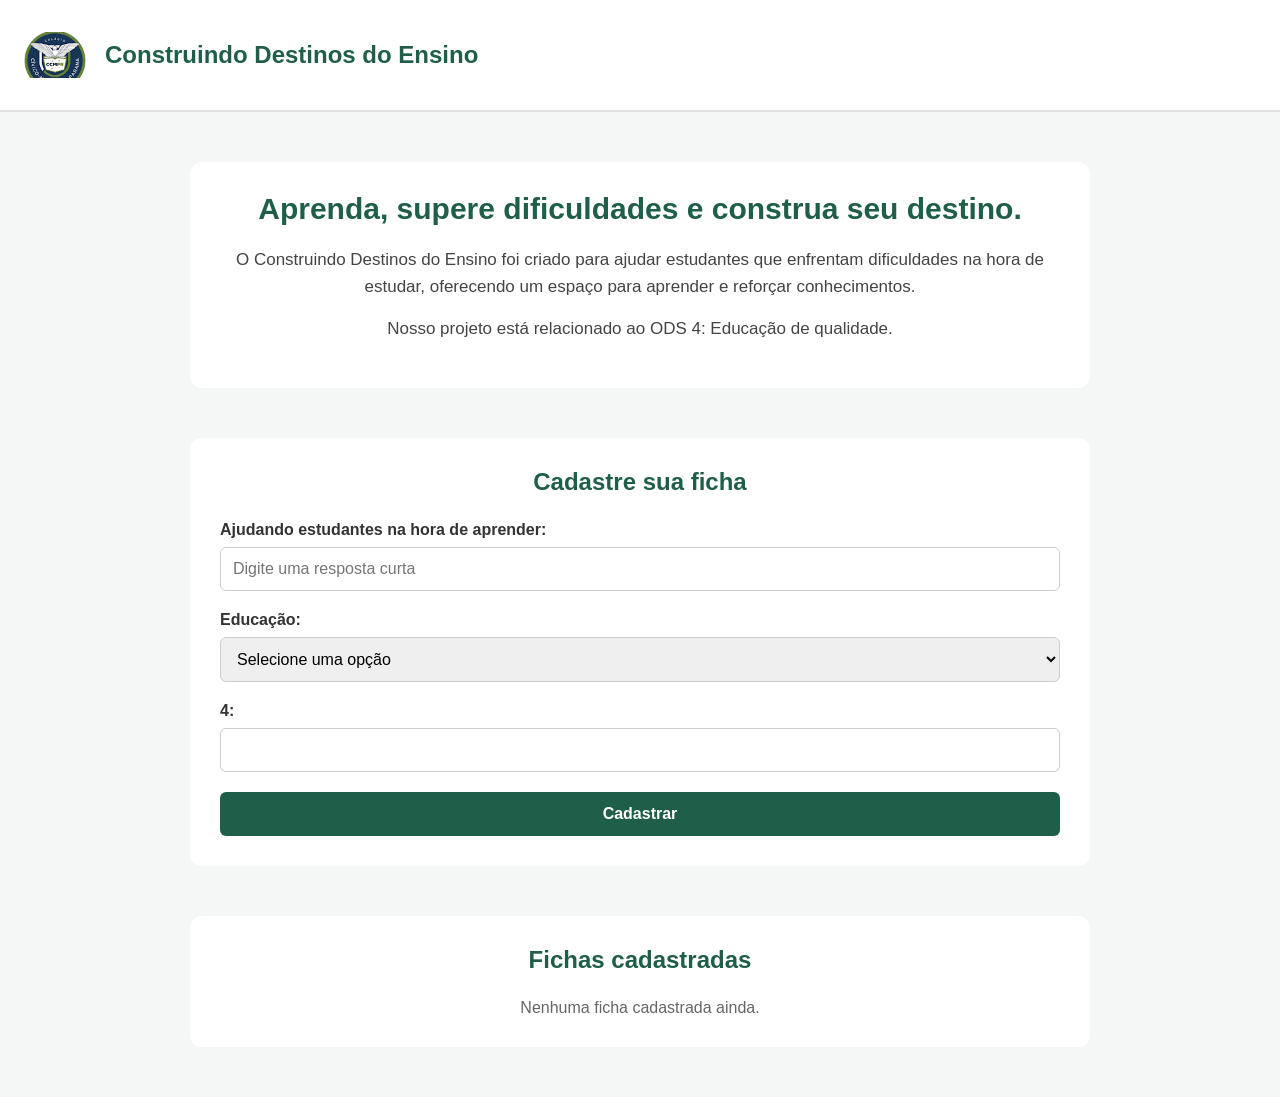
==== Site-de-ajuda-dos-estudantes-main/projeto.html @ f872784e "Add files via upload" ====
<!DOCTYPE html>
<html lang="pt-BR">

<head>
    <!-- Define que o site utiliza caracteres da língua portuguesa -->
    <meta charset="UTF-8">

    <!-- Faz o site se adaptar a celulares, tablets e computadores -->
    <meta name="viewport" content="width=device-width, initial-scale=1.0">

    <!-- Nome que aparecerá na aba do navegador -->
    <title>Construindo Destinos do Ensino</title>

    <!-- Conecta o arquivo HTML ao arquivo de estilos CSS -->
    <link rel="stylesheet" href="style.css">
</head>

<body>

    <!-- Cabeçalho principal do site -->
    <header class="cabecalho">

        <!-- Área que contém a logo e o nome do projeto -->
        <div class="identidade">

            <!-- Mostra a logo que está dentro da pasta imagens -->
            <img src="imagens/logo1.png" alt="Logo do projeto">

            <!-- Nome do projeto -->
            <h1>Construindo Destinos do Ensino</h1>

        </div>

    </header>


    <!-- Área principal do site -->
    <main>

        <!-- Seção de apresentação -->
        <section class="apresentacao">

            <!-- Título principal da seção -->
            <h2>Aprenda, supere dificuldades e construa seu destino.</h2>

            <!-- Texto explicando a finalidade do site -->
            <p>
                O Construindo Destinos do Ensino foi criado para ajudar
                estudantes que enfrentam dificuldades na hora de estudar,
                oferecendo um espaço para aprender e reforçar conhecimentos.
            </p>

            <!-- Informação sobre o objetivo do projeto -->
            <p>
                Nosso projeto está relacionado ao ODS 4:
                Educação de qualidade.
            </p>

        </section>


        <!-- Seção de cadastro -->
        <section class="cadastro">

            <!-- Título do formulário -->
            <h2>Cadastre sua ficha</h2>

            <!-- Formulário de cadastro -->
            <form id="formularioCadastro">

                <!-- Campo de texto curto -->
                <div class="campo">

                    <label for="ajudando">
                        Ajudando estudantes na hora de aprender:
                    </label>

                    <input
                        type="text"
                        id="ajudando"
                        name="ajudando"
                        placeholder="Digite uma resposta curta"
                        required
                    >

                </div>


                <!-- Campo com opções de educação -->
                <div class="campo">

                    <label for="educacao">
                        Educação:
                    </label>

                    <select
                        id="educacao"
                        name="educacao"
                        required
                    >
                        <option value="">
                            Selecione uma opção
                        </option>

                        <option value="Educação">
                            Educação
                        </option>

                    </select>

                </div>


                <!-- Campo numérico -->
                <div class="campo">

                    <label for="numero">
                        4:
                    </label>

                    <input
                        type="number"
                        id="numero"
                        name="numero"
                        required
                    >

                </div>


                <!-- Botão para enviar o formulário -->
                <button type="submit">
                    Cadastrar
                </button>

            </form>

        </section>
                <!-- Seção onde as fichas cadastradas serão exibidas -->
        <section class="fichas">

            <!-- Título da seção -->
            <h2>Fichas cadastradas</h2>

            <!--
                Este espaço receberá as fichas através
                do JavaScript posteriormente.
            -->
            <div id="listaFichas">

                <!-- Mensagem inicial enquanto não há fichas exibidas -->
                <p class="mensagem-vazia">
                    As fichas cadastradas aparecerão aqui.
                </p>

            </div>

        </section>


    </main>


    <!--
        O JavaScript fica no final do body.
        Assim, todo o HTML já foi carregado
        quando o JavaScript procurar pelo formulário.
    -->
    <script src="script.js"></script>

</body>

</html>
---- Site-de-ajuda-dos-estudantes-main/style.css ----
/* 
   Remove as margens padrão que o navegador coloca na página.
   Isso nos dá mais controle sobre o espaço do site.
*/
* {
    margin: 0;
    padding: 0;
    box-sizing: border-box;
}

/*
   Define a aparência geral da página.
*/
body {
    font-family: Arial, sans-serif;
    background-color: #f4f7f6;
    color: #222222;
}

/*
   Estiliza o cabeçalho do site.
*/
.cabecalho {
    background-color: #ffffff;
    padding: 20px;
    border-bottom: 2px solid #e0e0e0;
}

/*
   Organiza a logo e o nome do projeto
   lado a lado.
*/
.identidade {
    display: flex;
    align-items: center;
    gap: 15px;
}

/*
   Define o tamanho da logo.
*/
.identidade img {
    width: 70px;
    height: 70px;
    object-fit: contain;
}

/*
   Estiliza o nome do projeto.
*/
.identidade h1 {
    font-size: 24px;
    color: #1f5f4a;
}
/*
   Define o espaço e a aparência da área
   principal de apresentação do projeto.
*/
.apresentacao {
    max-width: 900px;
    margin: 50px auto;
    padding: 30px;
    background-color: #ffffff;
    border-radius: 12px;
    text-align: center;
}

/*
   Estiliza o título da apresentação.
*/
.apresentacao h2 {
    margin-bottom: 20px;
    font-size: 30px;
    color: #1f5f4a;
}

/*
   Estiliza os textos da apresentação.
*/
.apresentacao p {
    margin-bottom: 15px;
    font-size: 17px;
    line-height: 1.6;
    color: #444444;
}
/*
   Cria o espaço e a aparência da área
   onde ficará o formulário.
*/
.cadastro {
    max-width: 900px;
    margin: 30px auto 50px;
    padding: 30px;
    background-color: #ffffff;
    border-radius: 12px;
}

/*
   Estiliza o título do formulário.
*/
.cadastro h2 {
    margin-bottom: 25px;
    text-align: center;
    color: #1f5f4a;
}

/*
   Cria um espaço entre cada campo
   do formulário.
*/
.campo {
    margin-bottom: 20px;
}

/*
   Coloca o texto do label acima
   do campo correspondente.
*/
.campo label {
    display: block;
    margin-bottom: 8px;
    font-weight: bold;
    color: #333333;
}

/*
   Estiliza os campos de texto,
   número e a lista de opções.
*/
.campo input,
.campo select {
    width: 100%;
    padding: 12px;
    border: 1px solid #cccccc;
    border-radius: 6px;
    font-size: 16px;
}

/*
   Muda a aparência do campo quando
   o usuário clica nele para digitar.
*/
.campo input:focus,
.campo select:focus {
    outline: none;
    border-color: #1f5f4a;
}

/*
   Estiliza o botão de cadastro.
*/
.cadastro button {
    width: 100%;
    padding: 13px;
    border: none;
    border-radius: 6px;
    background-color: #1f5f4a;
    color: #ffffff;
    font-size: 16px;
    font-weight: bold;
    cursor: pointer;
}

/*
   Muda a cor do botão quando o mouse
   passa por cima dele.
*/
.cadastro button:hover {
    background-color: #174838;
}
/*
   Define a aparência da seção
   de fichas cadastradas.
*/
.fichas {
    max-width: 900px;
    margin: 30px auto 50px;
    padding: 30px;
    background-color: #ffffff;
    border-radius: 12px;
}

/*
   Estiliza o título da seção.
*/
.fichas h2 {
    margin-bottom: 25px;
    text-align: center;
    color: #1f5f4a;
}

/*
   Estiliza a mensagem que aparece
   quando ainda não temos fichas exibidas.
*/
.mensagem-vazia {
    text-align: center;
    color: #666666;
}
/*
   Estiliza cada ficha cadastrada.
*/
.ficha {
    margin-bottom: 20px;
    padding: 20px;
    background-color: #f4f7f6;
    border-left: 5px solid #1f5f4a;
    border-radius: 8px;
}


/*
   Estiliza o título de cada ficha.
*/
.ficha h3 {
    margin-bottom: 15px;
    color: #1f5f4a;
}


/*
   Cria espaço entre as informações
   de cada ficha.
*/
.ficha p {
    margin-bottom: 10px;
    line-height: 1.5;
    color: #444444;
}


/*
   Destaca os nomes dos campos.
*/
.ficha strong {
    color: #222222;
}
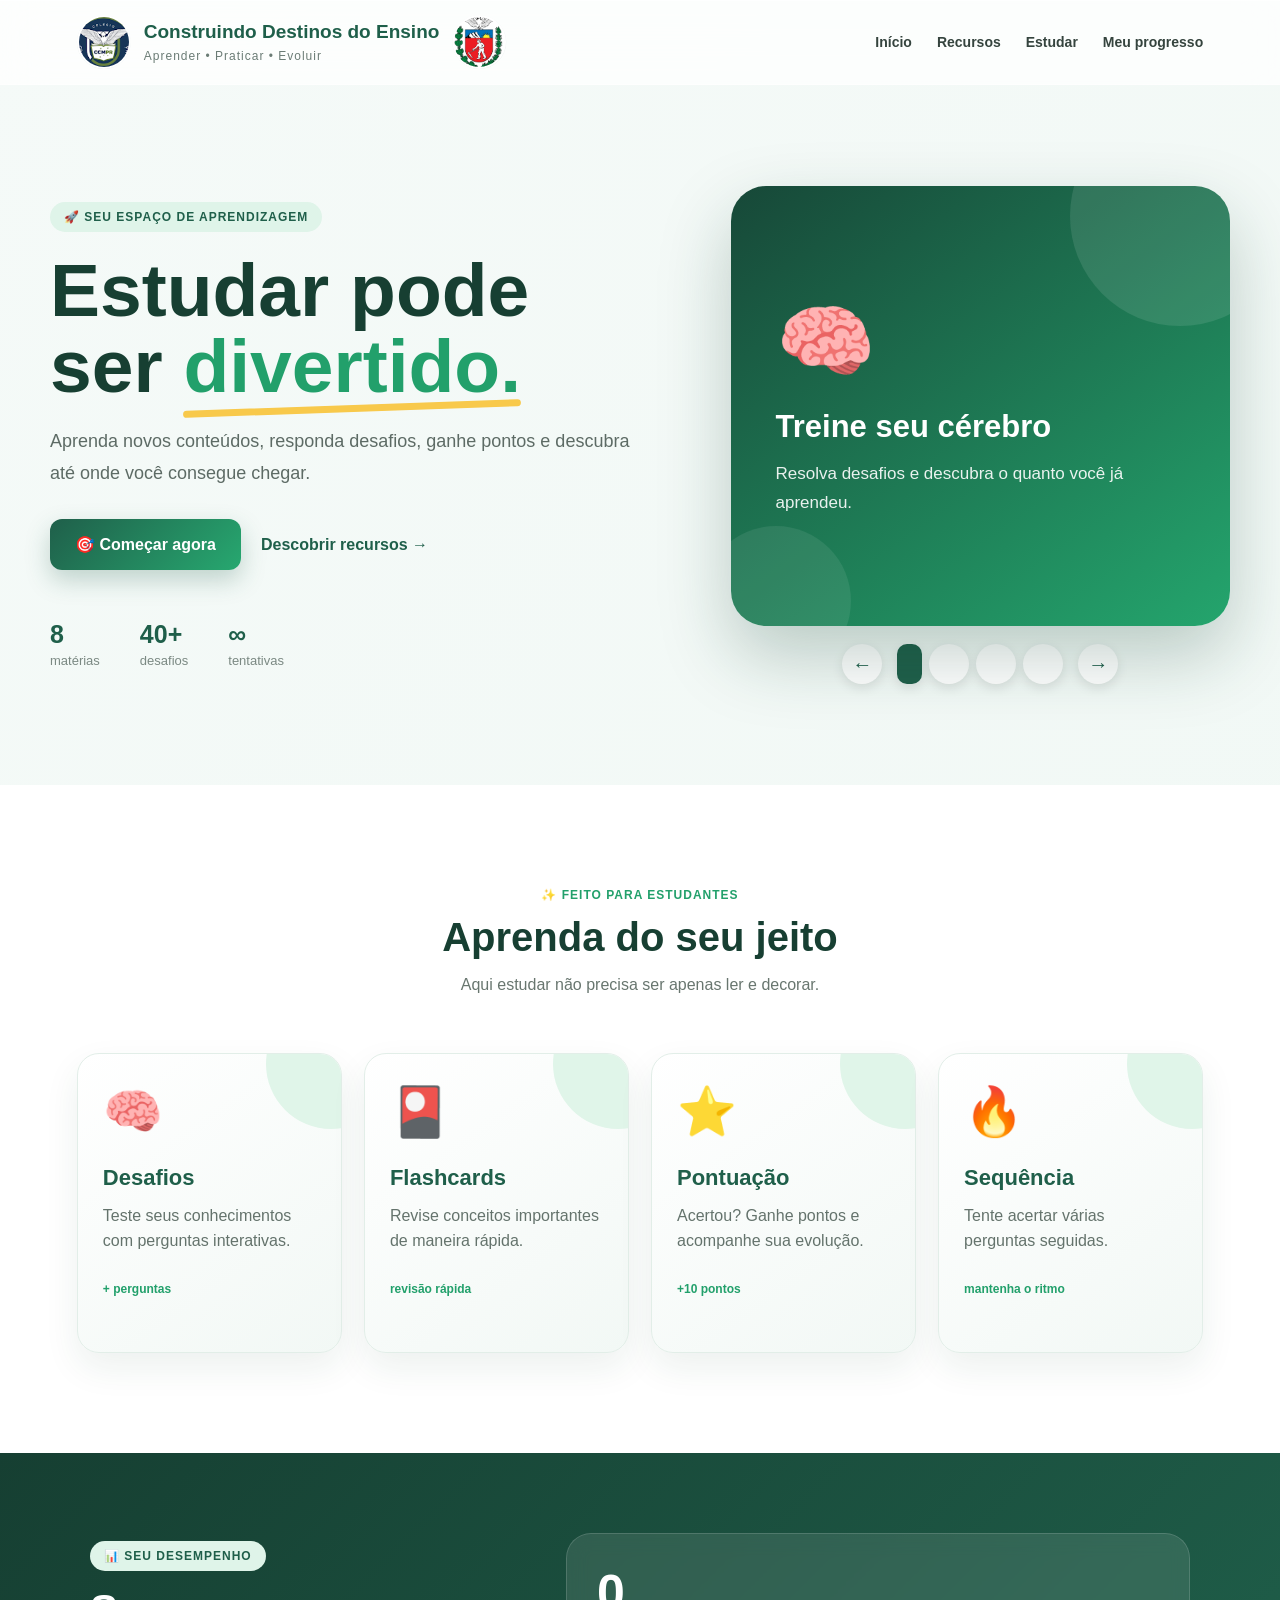
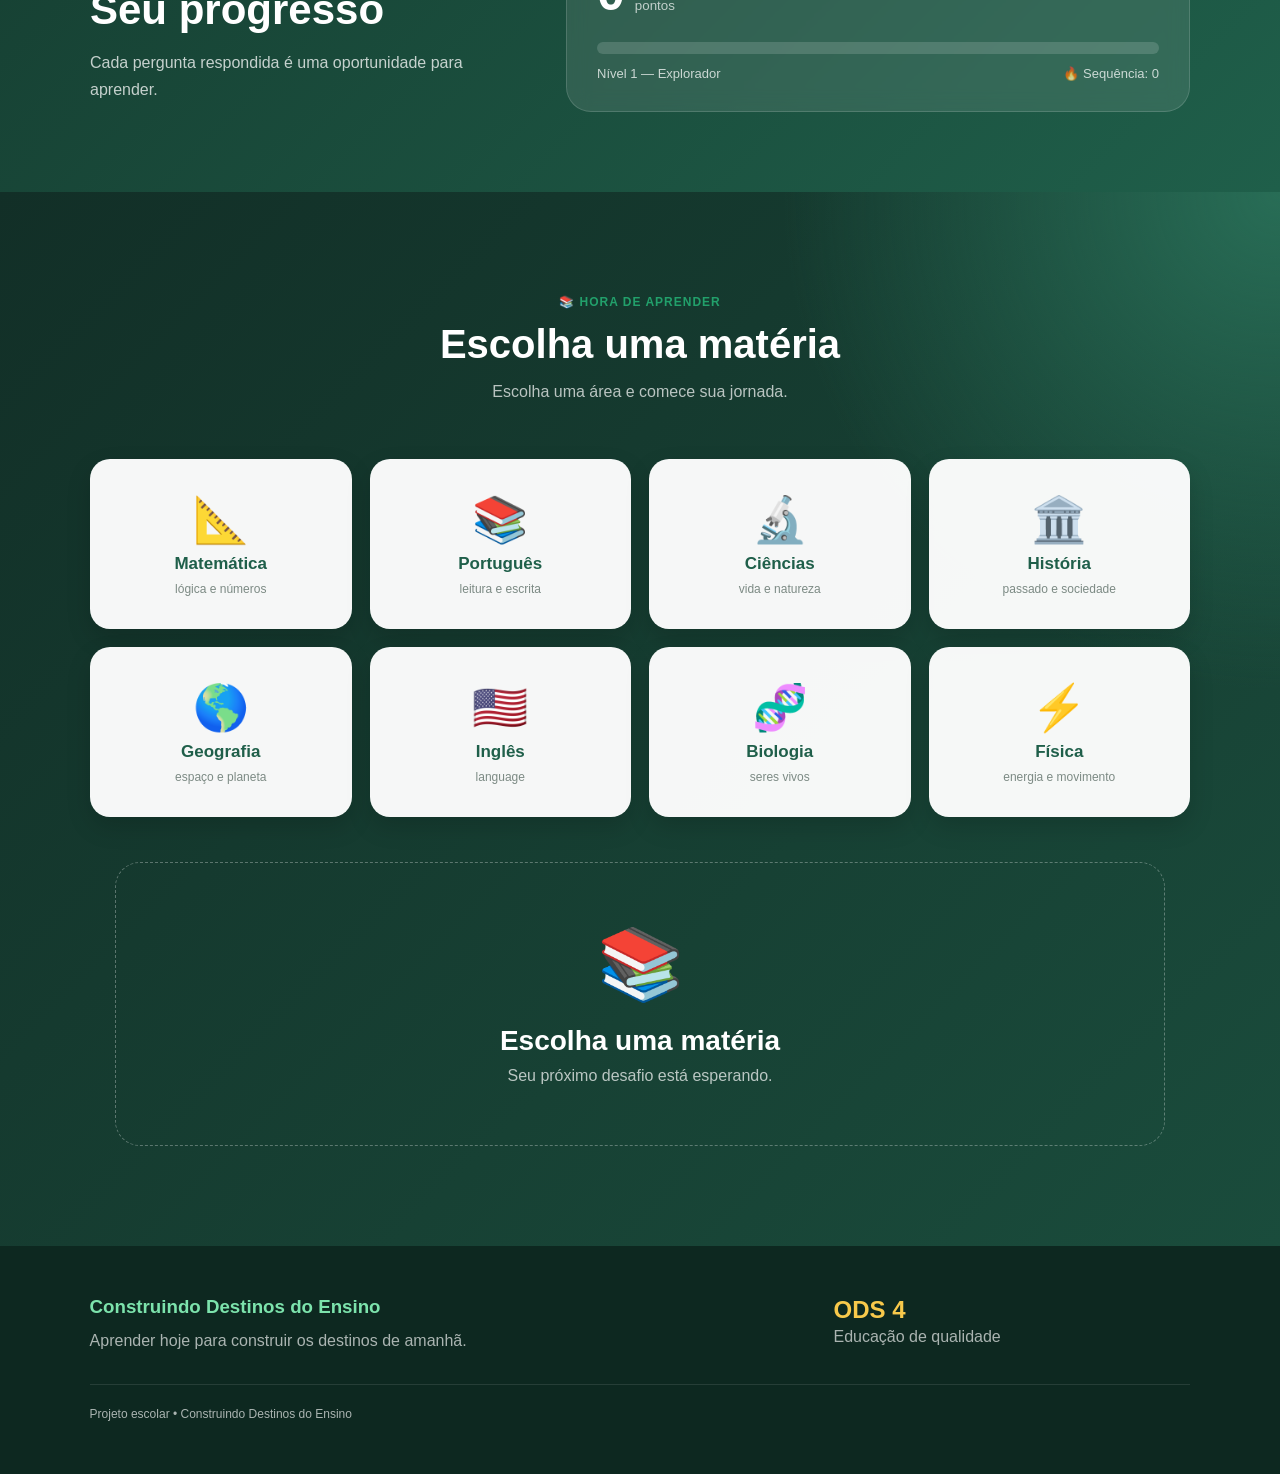
==== commit 70c93ea5: "Add files via upload" ====
--- a/Site-de-ajuda-dos-estudantes-main/projeto.html
+++ b/Site-de-ajuda-dos-estudantes-main/projeto.html
@@ -16,158 +16,724 @@
 </head>
 
 <body>
-
-    <!-- Cabeçalho principal do site -->
-    <header class="cabecalho">
-
-        <!-- Área que contém a logo e o nome do projeto -->
+<!-- ==================================================
+     CABEÇALHO
+================================================== -->
+
+<header class="cabecalho">
+
         <div class="identidade">
 
-            <!-- Mostra a logo que está dentro da pasta imagens -->
-            <img src="imagens/logo1.png" alt="Logo do projeto">
-
-            <!-- Nome do projeto -->
-            <h1>Construindo Destinos do Ensino</h1>
-
-        </div>
-
-    </header>
-
-
-    <!-- Área principal do site -->
-    <main>
-
-        <!-- Seção de apresentação -->
-        <section class="apresentacao">
-
-            <!-- Título principal da seção -->
-            <h2>Aprenda, supere dificuldades e construa seu destino.</h2>
-
-            <!-- Texto explicando a finalidade do site -->
+        <!-- LOGO DA ESQUERDA (Verifique se o nome na pasta é exatamente esse) -->
+        <img src="imagens/logo1.png" alt="Logo Esquerda" class="logo-img">
+
+        <div>
+            <h1>
+                Construindo Destinos do Ensino
+            </h1>
+            <span>
+                Aprender • Praticar • Evoluir
+            </span>
+        </div>
+
+        <!-- LOGO DA DIREITA (Verifique se o nome na pasta é exatamente esse) -->
+        <img src="imagens/logo2.png" alt="Logo Direita" class="logo-img">
+
+    </div>
+
+
+    <nav class="menu">
+        <a href="#inicio">Início</a>
+        <a href="#recursos">Recursos</a>
+        <a href="#estudar">Estudar</a>
+        <a href="#progresso">Meu progresso</a>
+    </nav>
+
+</header>
+
+
+
+
+<!-- ==================================================
+     HERO / INÍCIO
+================================================== -->
+
+<main id="inicio">
+
+    <section class="hero">
+
+        <div class="hero-conteudo">
+
+            <span class="tag-hero">
+                🚀 SEU ESPAÇO DE APRENDIZAGEM
+            </span>
+
+            <h2>
+                Estudar pode ser
+                <span>divertido.</span>
+            </h2>
+
             <p>
-                O Construindo Destinos do Ensino foi criado para ajudar
-                estudantes que enfrentam dificuldades na hora de estudar,
-                oferecendo um espaço para aprender e reforçar conhecimentos.
+
+                Aprenda novos conteúdos,
+                responda desafios, ganhe pontos
+                e descubra até onde você consegue chegar.
+
             </p>
 
-            <!-- Informação sobre o objetivo do projeto -->
+
+            <div class="hero-botoes">
+
+                <a
+                    href="#estudar"
+                    class="botao-principal"
+                >
+                    🎯 Começar agora
+                </a>
+
+                <a
+                    href="#recursos"
+                    class="botao-secundario-link"
+                >
+                    Descobrir recursos →
+                </a>
+
+            </div>
+
+
+            <div class="mini-estatisticas">
+
+                <div>
+
+                    <strong>
+                        8
+                    </strong>
+
+                    <span>
+                        matérias
+                    </span>
+
+                </div>
+
+
+                <div>
+
+                    <strong>
+                        40+
+                    </strong>
+
+                    <span>
+                        desafios
+                    </span>
+
+                </div>
+
+
+                <div>
+
+                    <strong>
+                        ∞
+                    </strong>
+
+                    <span>
+                        tentativas
+                    </span>
+
+                </div>
+
+            </div>
+
+        </div>
+
+
+        <!-- ==================================================
+             CARROSSEL
+        ================================================== -->
+
+        <div class="carrossel-container">
+
+            <div
+                class="carrossel"
+                id="carrossel"
+            >
+
+                <div class="slide slide-1">
+
+                    <div class="slide-icone">
+                        🧠
+                    </div>
+
+                    <h3>
+                        Treine seu cérebro
+                    </h3>
+
+                    <p>
+                        Resolva desafios e descubra
+                        o quanto você já aprendeu.
+                    </p>
+
+                </div>
+
+
+                <div class="slide slide-2">
+
+                    <div class="slide-icone">
+                        🚀
+                    </div>
+
+                    <h3>
+                        Evolua todos os dias
+                    </h3>
+
+                    <p>
+                        Cada pequena descoberta
+                        faz você avançar.
+                    </p>
+
+                </div>
+
+
+                <div class="slide slide-3">
+
+                    <div class="slide-icone">
+                        🏆
+                    </div>
+
+                    <h3>
+                        Conquiste seu espaço
+                    </h3>
+
+                    <p>
+                        Acumule pontos e suba
+                        de nível.
+                    </p>
+
+                </div>
+
+
+                <div class="slide slide-4">
+
+                    <div class="slide-icone">
+                        💡
+                    </div>
+
+                    <h3>
+                        Aprenda de outro jeito
+                    </h3>
+
+                    <p>
+                        Dicas, exemplos, perguntas
+                        e atividades interativas.
+                    </p>
+
+                </div>
+
+            </div>
+
+
+            <div class="controles-carrossel">
+
+                <button
+                    type="button"
+                    id="anteriorSlide"
+                >
+                    ←
+                </button>
+
+                <div
+                    id="indicadores"
+                    class="indicadores"
+                >
+                </div>
+
+                <button
+                    type="button"
+                    id="proximoSlide"
+                >
+                    →
+                </button>
+
+            </div>
+
+        </div>
+
+    </section>
+
+
+
+    <!-- ==================================================
+         RECURSOS
+    ================================================== -->
+
+    <section
+        class="recursos"
+        id="recursos"
+    >
+
+        <div class="titulo-secao">
+
+            <span>
+                ✨ FEITO PARA ESTUDANTES
+            </span>
+
+            <h2>
+                Aprenda do seu jeito
+            </h2>
+
             <p>
-                Nosso projeto está relacionado ao ODS 4:
-                Educação de qualidade.
+                Aqui estudar não precisa ser apenas
+                ler e decorar.
             </p>
 
-        </section>
-
-
-        <!-- Seção de cadastro -->
-        <section class="cadastro">
-
-            <!-- Título do formulário -->
-            <h2>Cadastre sua ficha</h2>
-
-            <!-- Formulário de cadastro -->
-            <form id="formularioCadastro">
-
-                <!-- Campo de texto curto -->
-                <div class="campo">
-
-                    <label for="ajudando">
-                        Ajudando estudantes na hora de aprender:
-                    </label>
-
-                    <input
-                        type="text"
-                        id="ajudando"
-                        name="ajudando"
-                        placeholder="Digite uma resposta curta"
-                        required
+        </div>
+
+
+        <div class="cards-recursos">
+
+
+            <div class="card-3d">
+
+                <div class="card-icone">
+                    🧠
+                </div>
+
+                <h3>
+                    Desafios
+                </h3>
+
+                <p>
+                    Teste seus conhecimentos
+                    com perguntas interativas.
+                </p>
+
+                <span>
+                    + perguntas
+                </span>
+
+            </div>
+
+
+            <div class="card-3d">
+
+                <div class="card-icone">
+                    🎴
+                </div>
+
+                <h3>
+                    Flashcards
+                </h3>
+
+                <p>
+                    Revise conceitos importantes
+                    de maneira rápida.
+                </p>
+
+                <span>
+                    revisão rápida
+                </span>
+
+            </div>
+
+
+            <div class="card-3d">
+
+                <div class="card-icone">
+                    ⭐
+                </div>
+
+                <h3>
+                    Pontuação
+                </h3>
+
+                <p>
+                    Acertou? Ganhe pontos e
+                    acompanhe sua evolução.
+                </p>
+
+                <span>
+                    +10 pontos
+                </span>
+
+            </div>
+
+
+            <div class="card-3d">
+
+                <div class="card-icone">
+                    🔥
+                </div>
+
+                <h3>
+                    Sequência
+                </h3>
+
+                <p>
+                    Tente acertar várias perguntas
+                    seguidas.
+                </p>
+
+                <span>
+                    mantenha o ritmo
+                </span>
+
+            </div>
+
+        </div>
+
+    </section>
+
+
+
+    <!-- ==================================================
+         PROGRESSO
+    ================================================== -->
+
+    <section
+        class="progresso"
+        id="progresso"
+    >
+
+        <div class="progresso-conteudo">
+
+            <div>
+
+                <span class="tag-secao">
+                    📊 SEU DESEMPENHO
+                </span>
+
+                <h2>
+                    Seu progresso
+                </h2>
+
+                <p>
+                    Cada pergunta respondida é
+                    uma oportunidade para aprender.
+                </p>
+
+            </div>
+
+
+            <div class="painel-progresso">
+
+                <div class="numero-progresso">
+
+                    <span id="pontuacaoPrincipal">
+                        0
+                    </span>
+
+                    <small>
+                        pontos
+                    </small>
+
+                </div>
+
+
+                <div class="barra-container">
+
+                    <div
+                        class="barra-progresso"
+                        id="barraProgresso"
                     >
-
-                </div>
-
-
-                <!-- Campo com opções de educação -->
-                <div class="campo">
-
-                    <label for="educacao">
-                        Educação:
-                    </label>
-
-                    <select
-                        id="educacao"
-                        name="educacao"
-                        required
-                    >
-                        <option value="">
-                            Selecione uma opção
-                        </option>
-
-                        <option value="Educação">
-                            Educação
-                        </option>
-
-                    </select>
-
-                </div>
-
-
-                <!-- Campo numérico -->
-                <div class="campo">
-
-                    <label for="numero">
-                        4:
-                    </label>
-
-                    <input
-                        type="number"
-                        id="numero"
-                        name="numero"
-                        required
-                    >
-
-                </div>
-
-
-                <!-- Botão para enviar o formulário -->
-                <button type="submit">
-                    Cadastrar
-                </button>
-
-            </form>
-
-        </section>
-                <!-- Seção onde as fichas cadastradas serão exibidas -->
-        <section class="fichas">
-
-            <!-- Título da seção -->
-            <h2>Fichas cadastradas</h2>
-
-            <!--
-                Este espaço receberá as fichas através
-                do JavaScript posteriormente.
-            -->
-            <div id="listaFichas">
-
-                <!-- Mensagem inicial enquanto não há fichas exibidas -->
-                <p class="mensagem-vazia">
-                    As fichas cadastradas aparecerão aqui.
+                    </div>
+
+                </div>
+
+
+                <div class="informacoes-progresso">
+
+                    <span id="nivelTexto">
+                        Nível 1 — Explorador
+                    </span>
+
+                    <span id="sequenciaTexto">
+                        🔥 Sequência: 0
+                    </span>
+
+                </div>
+
+            </div>
+
+        </div>
+
+    </section>
+
+
+
+    <!-- ==================================================
+         ÁREA DE ESTUDOS
+    ================================================== -->
+
+    <section
+        class="estudar"
+        id="estudar"
+    >
+
+        <div class="titulo-secao titulo-branco">
+
+            <span>
+                📚 HORA DE APRENDER
+            </span>
+
+            <h2>
+                Escolha uma matéria
+            </h2>
+
+            <p>
+                Escolha uma área e comece sua jornada.
+            </p>
+
+        </div>
+
+
+        <div
+            class="materias"
+            id="materias"
+        >
+
+
+            <button
+                type="button"
+                class="materia"
+                data-materia="matematica"
+            >
+
+                <span>
+                    📐
+                </span>
+
+                <strong>
+                    Matemática
+                </strong>
+
+                <small>
+                    lógica e números
+                </small>
+
+            </button>
+
+
+            <button
+                type="button"
+                class="materia"
+                data-materia="portugues"
+            >
+
+                <span>
+                    📚
+                </span>
+
+                <strong>
+                    Português
+                </strong>
+
+                <small>
+                    leitura e escrita
+                </small>
+
+            </button>
+
+
+            <button
+                type="button"
+                class="materia"
+                data-materia="ciencias"
+            >
+
+                <span>
+                    🔬
+                </span>
+
+                <strong>
+                    Ciências
+                </strong>
+
+                <small>
+                    vida e natureza
+                </small>
+
+            </button>
+
+
+            <button
+                type="button"
+                class="materia"
+                data-materia="historia"
+            >
+
+                <span>
+                    🏛️
+                </span>
+
+                <strong>
+                    História
+                </strong>
+
+                <small>
+                    passado e sociedade
+                </small>
+
+            </button>
+
+
+            <button
+                type="button"
+                class="materia"
+                data-materia="geografia"
+            >
+
+                <span>
+                    🌎
+                </span>
+
+                <strong>
+                    Geografia
+                </strong>
+
+                <small>
+                    espaço e planeta
+                </small>
+
+            </button>
+
+
+            <button
+                type="button"
+                class="materia"
+                data-materia="ingles"
+            >
+
+                <span>
+                    🇺🇸
+                </span>
+
+                <strong>
+                    Inglês
+                </strong>
+
+                <small>
+                    language
+                </small>
+
+            </button>
+
+
+            <button
+                type="button"
+                class="materia"
+                data-materia="biologia"
+            >
+
+                <span>
+                    🧬
+                </span>
+
+                <strong>
+                    Biologia
+                </strong>
+
+                <small>
+                    seres vivos
+                </small>
+
+            </button>
+
+
+            <button
+                type="button"
+                class="materia"
+                data-materia="fisica"
+            >
+
+                <span>
+                    ⚡
+                </span>
+
+                <strong>
+                    Física
+                </strong>
+
+                <small>
+                    energia e movimento
+                </small>
+
+            </button>
+
+        </div>
+
+
+        <!-- ==================================================
+             CONTEÚDO GERADO PELO JAVASCRIPT
+        ================================================== -->
+
+        <div
+            id="areaConteudo"
+            class="area-conteudo"
+        >
+
+            <div class="boas-vindas">
+
+                <div>
+                    📚
+                </div>
+
+                <h3>
+                    Escolha uma matéria
+                </h3>
+
+                <p>
+                    Seu próximo desafio está esperando.
                 </p>
 
             </div>
 
-        </section>
-
-
-    </main>
-
-
-    <!--
-        O JavaScript fica no final do body.
-        Assim, todo o HTML já foi carregado
-        quando o JavaScript procurar pelo formulário.
-    -->
-    <script src="script.js"></script>
-
-</body>
-
-</html>
+        </div>
+
+    </section>
+
+</main>
+
+
+
+<!-- ==================================================
+     RODAPÉ
+================================================== -->
+
+<footer class="rodape">
+
+    <div>
+
+        <h3>
+            Construindo Destinos do Ensino
+        </h3>
+
+        <p>
+            Aprender hoje para construir
+            os destinos de amanhã.
+        </p>
+
+    </div>
+
+
+    <div>
+
+        <strong>
+            ODS 4
+        </strong>
+
+        <p>
+            Educação de qualidade
+        </p>
+
+    </div>
+
+
+    <p class="copyright">
+        Projeto escolar • Construindo Destinos do Ensino
+    </p>
+
+</footer>
+
+
+<script src="script.js"></script>
+
+</body> </html>
--- a/Site-de-ajuda-dos-estudantes-main/style.css
+++ b/Site-de-ajuda-dos-estudantes-main/style.css
@@ -1,237 +1,1861 @@
-/* 
-   Remove as margens padrão que o navegador coloca na página.
-   Isso nos dá mais controle sobre o espaço do site.
-*/
-* {
-    margin: 0;
-    padding: 0;
-    box-sizing: border-box;
-}
-
-/*
-   Define a aparência geral da página.
-*/
+*
+{
+margin: 0;
+padding: 0;
+box-sizing: border-box;
+}
+
+html {
+scroll-behavior: smooth;
+}
+
 body {
-    font-family: Arial, sans-serif;
-    background-color: #f4f7f6;
-    color: #222222;
-}
-
-/*
-   Estiliza o cabeçalho do site.
-*/
+font-family: Arial, Helvetica, sans-serif;
+
+background:
+    linear-gradient(
+        135deg,
+        #f5faf8,
+        #eef7f3
+    );
+
+color: #202b27;
+
+overflow-x: hidden;
+
+}
+
+button,
+a {
+font-family: inherit;
+}
+
+/* ==================================================
+CABEÇALHO
+================================================== */
+
 .cabecalho {
+position: sticky;
+
+top: 0;
+
+z-index: 1000;
+
+width: 100%;
+
+padding: 15px 6%;
+
+background:
+    rgba(255, 255, 255, 0.94);
+
+backdrop-filter: blur(15px);
+
+border-bottom:
+    1px solid rgba(31, 95, 74, 0.12);
+
+display: flex;
+
+align-items: center;
+
+justify-content: space-between;
+
+gap: 25px;
+
+flex-wrap: wrap;
+
+}
+
+.identidade {
+display: flex;
+
+align-items: center;
+
+gap: 13px;
+
+}
+
+.identidade img {
+    width: 54px;
+    height: 54px;
+    object-fit: cover; /* Muda para cover para preencher o círculo forçadamente */
+    
+    /* TRUQUE SUPREMO: Corta qualquer imperfeição da imagem em um círculo perfeito */
+    clip-path: circle(50% at 50% 50%); 
+    
     background-color: #ffffff;
-    padding: 20px;
-    border-bottom: 2px solid #e0e0e0;
-}
-
-/*
-   Organiza a logo e o nome do projeto
-   lado a lado.
-*/
+    border-radius: 50%;
+    padding: 2px; /* Reduzido para a imagem expandir até sumir o corte */
+    box-shadow: 0 4px 10px rgba(31, 95, 74, 0.12);
+}
+
+
+
+
+.identidade h1 {
+color: #1f5f4a;
+
+font-size: 19px;
+
+margin-bottom: 3px;
+
+}
+
+.identidade span {
+color: #6b7c75;
+
+font-size: 12px;
+
+letter-spacing: 1px;
+
+}
+
+/* ==================================================
+MENU
+================================================== */
+
+.menu {
+display: flex;
+
+align-items: center;
+
+gap: 25px;
+
+}
+
+.menu a {
+position: relative;
+
+text-decoration: none;
+
+color: #35443e;
+
+font-size: 14px;
+
+font-weight: bold;
+
+}
+
+.menu a::after {
+content: "";
+
+position: absolute;
+
+left: 0;
+
+bottom: -7px;
+
+width: 0;
+
+height: 2px;
+
+background: #22a06b;
+
+transition: width 0.25s;
+
+}
+
+.menu a:hover {
+color: #1f5f4a;
+}
+
+.menu a:hover::after {
+width: 100%;
+}
+
+/* ==================================================
+HERO
+================================================== */
+
+.hero {
+min-height: 700px;
+
+max-width: 1250px;
+
+margin: auto;
+
+padding: 80px 35px;
+
+display: grid;
+
+grid-template-columns: 1.1fr 0.9fr;
+
+gap: 70px;
+
+align-items: center;
+
+}
+
+.hero-conteudo {
+animation: aparecer 0.8s ease;
+}
+
+@keyframes aparecer {
+
+from {
+    opacity: 0;
+
+    transform: translateY(25px);
+}
+
+to {
+    opacity: 1;
+
+    transform: translateY(0);
+}
+
+}
+
+.tag-hero,
+.tag-secao {
+display: inline-block;
+
+padding: 8px 14px;
+
+border-radius: 30px;
+
+background: #dff4e9;
+
+color: #1f5f4a;
+
+font-size: 12px;
+
+font-weight: bold;
+
+letter-spacing: 1px;
+
+}
+
+.hero h2 {
+max-width: 650px;
+
+margin: 20px 0;
+
+font-size: clamp(45px, 6vw, 75px);
+
+line-height: 1.02;
+
+color: #173f32;
+
+}
+
+.hero h2 span {
+color: #22a06b;
+
+position: relative;
+
+}
+
+.hero h2 span::after {
+content: "";
+
+position: absolute;
+
+left: 0;
+
+right: 0;
+
+bottom: -4px;
+
+height: 7px;
+
+background: #f8c94b;
+
+border-radius: 20px;
+
+transform: rotate(-2deg);
+
+z-index: -1;
+
+}
+
+.hero-conteudo > p {
+max-width: 580px;
+
+color: #5d6b65;
+
+font-size: 18px;
+
+line-height: 1.8;
+
+margin-bottom: 30px;
+
+}
+
+/* ==================================================
+BOTÕES
+================================================== */
+
+.hero-botoes {
+display: flex;
+
+align-items: center;
+
+gap: 20px;
+
+flex-wrap: wrap;
+
+}
+
+.botao-principal {
+display: inline-block;
+
+padding: 16px 25px;
+
+border-radius: 12px;
+
+text-decoration: none;
+
+background:
+    linear-gradient(
+        135deg,
+        #1f5f4a,
+        #27a870
+    );
+
+color: white;
+
+font-weight: bold;
+
+box-shadow:
+    0 10px 25px
+    rgba(31, 95, 74, 0.25);
+
+transition:
+    transform 0.25s,
+    box-shadow 0.25s;
+
+}
+
+.botao-principal:hover {
+    transform: translateY(-4px);
+    box-shadow:
+        0 15px 30px rgba(31, 95, 74, 0.35),
+        0 0 20px rgba(39, 168, 112, 0.6); 
+    filter: brightness(1.1);
+}
+
+.botao-secundario-link {
+color: #1f5f4a;
+
+text-decoration: none;
+
+font-weight: bold;
+
+}
+
+/* ==================================================
+MINI ESTATÍSTICAS
+================================================== */
+
+.mini-estatisticas {
+display: flex;
+
+gap: 40px;
+
+margin-top: 50px;
+
+}
+
+.mini-estatisticas div {
+display: flex;
+
+flex-direction: column;
+
+}
+
+.mini-estatisticas strong {
+color: #1f5f4a;
+
+font-size: 25px;
+
+}
+
+.mini-estatisticas span {
+color: #7b8983;
+
+font-size: 13px;
+
+margin-top: 4px;
+
+}
+
+/* ==================================================
+CARROSSEL
+================================================== */
+
+.carrossel-container {
+position: relative;
+
+perspective: 1000px;
+
+}
+
+.carrossel {
+position: relative;
+
+min-height: 440px;
+
+border-radius: 35px;
+
+overflow: hidden;
+
+box-shadow:
+    0 30px 70px
+    rgba(20, 67, 52, 0.25);
+
+}
+
+.slide {
+display: none;
+
+min-height: 440px;
+
+padding: 55px 45px;
+
+color: white;
+
+flex-direction: column;
+
+justify-content: center;
+
+position: relative;
+
+overflow: hidden;
+
+}
+
+.slide::before {
+content: "";
+
+position: absolute;
+
+width: 220px;
+
+height: 220px;
+
+border-radius: 50%;
+
+background: rgba(255,255,255,0.1);
+
+top: -80px;
+
+right: -60px;
+
+}
+
+.slide::after {
+content: "";
+
+position: absolute;
+
+width: 150px;
+
+height: 150px;
+
+border-radius: 50%;
+
+background: rgba(255,255,255,0.08);
+
+bottom: -50px;
+
+left: -30px;
+
+}
+
+.slide.ativo {
+display: flex;
+
+animation:
+    trocarSlide 0.6s ease;
+
+}
+
+@keyframes trocarSlide {
+
+from {
+    opacity: 0;
+
+    transform: scale(0.97);
+}
+
+to {
+    opacity: 1;
+
+    transform: scale(1);
+}
+
+}
+
+.slide-1 {
+background:
+linear-gradient(
+145deg,
+#174838,
+#24a56d
+);
+}
+
+.slide-2 {
+background:
+linear-gradient(
+145deg,
+#243d72,
+#4779d4
+);
+}
+
+.slide-3 {
+background:
+linear-gradient(
+145deg,
+#69451d,
+#d28a2f
+);
+}
+
+.slide-4 {
+background:
+linear-gradient(
+145deg,
+#593a75,
+#a26dd4
+);
+}
+
+.slide-icone {
+position: relative;
+
+z-index: 2;
+
+font-size: 80px;
+
+margin-bottom: 20px;
+
+animation:
+    flutuar 3s ease-in-out infinite;
+
+}
+
+@keyframes flutuar {
+
+0%,
+100% {
+    transform: translateY(0);
+}
+
+50% {
+    transform: translateY(-10px);
+}
+
+}
+
+.slide h3 {
+position: relative;
+
+z-index: 2;
+
+font-size: 31px;
+
+margin-bottom: 15px;
+
+}
+
+.slide p {
+position: relative;
+
+z-index: 2;
+
+max-width: 350px;
+
+font-size: 17px;
+
+line-height: 1.7;
+
+color: rgba(255,255,255,0.9);
+
+}
+
+.controles-carrossel {
+display: flex;
+
+align-items: center;
+
+justify-content: center;
+
+gap: 15px;
+
+margin-top: 18px;
+
+}
+
+.controles-carrossel button {
+width: 40px;
+
+height: 40px;
+
+border: none;
+
+border-radius: 50%;
+
+background: white;
+
+color: #1f5f4a;
+
+cursor: pointer;
+
+font-size: 20px;
+
+box-shadow:
+    0 4px 12px
+    rgba(0,0,0,0.1);
+
+}
+
+.indicadores {
+display: flex;
+
+gap: 7px;
+
+}
+
+.indicador {
+width: 8px;
+
+height: 8px;
+
+border: none;
+
+border-radius: 50%;
+
+background: #c7d7d0;
+
+cursor: pointer;
+
+transition:
+    width 0.2s,
+    background 0.2s;
+
+}
+
+.indicador.ativo {
+width: 25px;
+
+border-radius: 10px;
+
+background: #1f5f4a;
+
+}
+
+/* ==================================================
+SEÇÕES
+================================================== */
+
+.recursos {
+padding: 100px 6%;
+
+background: white;
+
+}
+
+.titulo-secao {
+text-align: center;
+
+margin-bottom: 55px;
+
+}
+
+.titulo-secao > span {
+color: #22a06b;
+
+font-size: 12px;
+
+font-weight: bold;
+
+letter-spacing: 1px;
+
+}
+
+.titulo-secao h2 {
+color: #173f32;
+
+font-size: 40px;
+
+margin: 12px 0;
+
+}
+
+.titulo-secao p {
+color: #68766f;
+
+line-height: 1.6;
+
+}
+
+/* ==================================================
+CARDS 3D
+================================================== */
+
+.cards-recursos {
+max-width: 1200px;
+
+margin: auto;
+
+display: grid;
+
+grid-template-columns:
+    repeat(4, 1fr);
+
+gap: 22px;
+
+}
+
+.card-3d {
+min-height: 300px;
+
+padding: 30px 25px;
+
+border-radius: 22px;
+
+background:
+    linear-gradient(
+        145deg,
+        #ffffff,
+        #f2f8f5
+    );
+
+border:
+    1px solid #e2eee8;
+
+box-shadow:
+    0 15px 35px
+    rgba(27, 76, 57, 0.08);
+
+/* AJUSTADO: Tempo de resposta rápido para seguir o mouse perfeitamente */
+transition: transform 0.1s ease, box-shadow 0.3s ease;
+
+transform-style: preserve-3d;
+
+position: relative;
+
+overflow: hidden;
+
+}
+
+/* NOVO: Faz o emoji (ícone) saltar para fora do card no efeito 3D */
+.card-3d:hover .card-icone {
+    transform: translateZ(30px);
+    transition: transform 0.3s ease;
+}
+
+
+.card-3d::before {
+content: "";
+
+position: absolute;
+
+width: 130px;
+
+height: 130px;
+
+border-radius: 50%;
+
+background: #e0f5e9;
+
+right: -55px;
+
+top: -55px;
+
+}
+
+.card-3d:hover {
+transform:
+perspective(800px)
+rotateX(4deg)
+rotateY(-5deg)
+translateY(-8px);
+
+box-shadow:
+    0 25px 45px
+    rgba(27, 76, 57, 0.16);
+
+}
+
+.card-icone {
+position: relative;
+
+font-size: 48px;
+
+margin-bottom: 25px;
+
+}
+
+.card-3d h3 {
+color: #1f5f4a;
+
+font-size: 22px;
+
+margin-bottom: 12px;
+
+}
+
+.card-3d p {
+color: #64736c;
+
+line-height: 1.6;
+
+margin-bottom: 25px;
+
+}
+
+.card-3d span {
+color: #22a06b;
+
+font-size: 12px;
+
+font-weight: bold;
+
+}
+
+/* ==================================================
+PROGRESSO
+================================================== */
+
+.progresso {
+padding: 80px 6%;
+
+background:
+    linear-gradient(
+        135deg,
+        #163f32,
+        #1f5f4a
+    );
+
+color: white;
+
+}
+
+.progresso-conteudo {
+max-width: 1100px;
+
+margin: auto;
+
+display: grid;
+
+grid-template-columns: 0.8fr 1.2fr;
+
+gap: 60px;
+
+align-items: center;
+
+}
+
+.progresso h2 {
+font-size: 42px;
+
+margin: 15px 0;
+
+}
+
+.progresso p {
+color: rgba(255,255,255,0.75);
+
+line-height: 1.7;
+
+}
+
+.painel-progresso {
+padding: 30px;
+
+border-radius: 25px;
+
+background:
+    rgba(255,255,255,0.1);
+
+border:
+    1px solid rgba(255,255,255,0.15);
+
+backdrop-filter: blur(10px);
+
+}
+
+.numero-progresso {
+display: flex;
+
+align-items: baseline;
+
+gap: 10px;
+
+margin-bottom: 20px;
+
+}
+
+.numero-progresso span {
+font-size: 50px;
+
+font-weight: bold;
+
+}
+
+.numero-progresso small {
+color: rgba(255,255,255,0.7);
+}
+
+.barra-container {
+height: 12px;
+
+border-radius: 20px;
+
+background:
+    rgba(255,255,255,0.15);
+
+overflow: hidden;
+
+}
+
+.barra-progresso {
+height: 100%;
+
+width: 0%;
+
+border-radius: 20px;
+
+background:
+    linear-gradient(
+        90deg,
+        #f8c94b,
+        #66e3a4
+    );
+
+transition: width 0.5s;
+
+}
+
+.informacoes-progresso {
+display: flex;
+
+justify-content: space-between;
+
+gap: 20px;
+
+margin-top: 12px;
+
+color: rgba(255,255,255,0.75);
+
+font-size: 13px;
+
+}
+
+/* ==================================================
+ÁREA DE ESTUDOS
+================================================== */
+
+.estudar {
+padding: 100px 6%;
+
+background:
+    radial-gradient(
+        circle at top right,
+        #286d56,
+        transparent 30%
+    ),
+
+    linear-gradient(
+        135deg,
+        #122f27,
+        #1a4c3c
+    );
+
+min-height: 900px;
+
+}
+
+.titulo-branco h2 {
+color: white;
+}
+
+.titulo-branco p {
+color: rgba(255,255,255,0.7);
+}
+
+/* ==================================================
+MATÉRIAS
+================================================== */
+
+.materias {
+max-width: 1100px;
+
+margin: 0 auto 45px;
+
+display: grid;
+
+grid-template-columns:
+    repeat(4, 1fr);
+
+gap: 18px;
+
+}
+
+.materia {
+min-height: 170px;
+
+border: none;
+
+border-radius: 20px;
+
+padding: 25px 18px;
+
+cursor: pointer;
+
+background:
+    rgba(255,255,255,0.96);
+
+color: #1f5f4a;
+
+display: flex;
+
+flex-direction: column;
+
+align-items: center;
+
+justify-content: center;
+
+gap: 8px;
+
+box-shadow:
+    0 10px 25px
+    rgba(0,0,0,0.15);
+
+transition:
+    transform 0.25s,
+    box-shadow 0.25s;
+
+}
+
+.materia span {
+font-size: 45px;
+
+transition:
+    transform 0.25s;
+
+}
+
+.materia strong {
+font-size: 17px;
+}
+
+.materia small {
+color: #7c8a84;
+
+font-size: 12px;
+
+}
+
+.materia:hover {
+transform:
+translateY(-8px)
+scale(1.02);
+
+box-shadow:
+    0 18px 35px
+    rgba(0,0,0,0.22);
+
+}
+
+.materia:hover span {
+transform:
+rotate(-8deg)
+scale(1.15);
+}
+
+/* ==================================================
+CONTEÚDO DA MATÉRIA
+================================================== */
+
+.area-conteudo {
+max-width: 1050px;
+
+margin: auto;
+
+}
+
+.boas-vindas {
+text-align: center;
+
+padding: 60px 30px;
+
+color: white;
+
+border:
+    1px dashed
+    rgba(255,255,255,0.3);
+
+border-radius: 25px;
+
+}
+
+.boas-vindas > div {
+font-size: 70px;
+
+margin-bottom: 20px;
+
+}
+
+.boas-vindas h3 {
+font-size: 28px;
+
+margin-bottom: 10px;
+
+}
+
+.boas-vindas p {
+color: rgba(255,255,255,0.7);
+}
+
+/* ==================================================
+CABEÇALHO DA MATÉRIA
+================================================== */
+
+.cabecalho-materia {
+display: flex;
+
+align-items: center;
+
+gap: 25px;
+
+padding: 30px;
+
+margin-bottom: 25px;
+
+border-radius: 25px;
+
+background: white;
+
+box-shadow:
+    0 15px 40px
+    rgba(0,0,0,0.15);
+
+}
+
+.icone-materia {
+width: 85px;
+
+height: 85px;
+
+flex-shrink: 0;
+
+border-radius: 22px;
+
+display: flex;
+
+align-items: center;
+
+justify-content: center;
+
+font-size: 50px;
+
+background:
+    linear-gradient(
+        135deg,
+        #e3f7eb,
+        #c6ead7
+    );
+
+}
+
+.cabecalho-materia h3 {
+color: #1f5f4a;
+
+font-size: 30px;
+
+margin-bottom: 7px;
+
+}
+
+.cabecalho-materia p {
+color: #68766f;
+
+line-height: 1.6;
+
+}
+
+/* ==================================================
+CONTEÚDOS
+================================================== */
+
+.titulo-conteudos {
+color: white;
+
+margin: 35px 0 15px;
+
+font-size: 23px;
+
+}
+
+.lista-conteudos {
+display: grid;
+
+grid-template-columns:
+    repeat(2, 1fr);
+
+gap: 18px;
+
+}
+
+.conteudo-estudo {
+padding: 25px;
+
+border-radius: 20px;
+
+background: white;
+
+box-shadow:
+    0 10px 25px
+    rgba(0,0,0,0.1);
+
+transition:
+    transform 0.2s;
+
+}
+
+.conteudo-estudo:hover {
+transform: translateY(-4px);
+}
+
+.conteudo-estudo h4 {
+color: #1f5f4a;
+
+font-size: 20px;
+
+margin-bottom: 12px;
+
+}
+
+.conteudo-estudo > p {
+color: #5e6d66;
+
+line-height: 1.7;
+
+margin-bottom: 15px;
+
+}
+
+.exemplo-estudo {
+padding: 15px;
+
+border-radius: 12px;
+
+background: #eef8f2;
+
+border-left:
+    4px solid #22a06b;
+
+}
+
+.exemplo-estudo strong {
+color: #1f5f4a;
+}
+
+.exemplo-estudo p {
+color: #5e6d66;
+
+line-height: 1.5;
+
+margin-top: 5px;
+
+}
+
+/* ==================================================
+BOTÕES DE ESTUDO
+================================================== */
+
+.botoes-estudo {
+display: flex;
+
+gap: 12px;
+
+margin: 20px 0;
+
+flex-wrap: wrap;
+
+}
+
+.botao-estudo {
+border: none;
+
+padding: 13px 18px;
+
+border-radius: 10px;
+
+background: #e8f6ee;
+
+color: #1f5f4a;
+
+font-weight: bold;
+
+cursor: pointer;
+
+transition:
+    transform 0.2s,
+    background 0.2s;
+
+}
+
+.botao-estudo:hover {
+background: #cfeedd;
+
+transform: translateY(-2px);
+
+}
+
+/* ==================================================
+DICA / FLASHCARD
+================================================== */
+
+.extra-estudo {
+padding: 20px;
+
+margin-bottom: 20px;
+
+border-radius: 15px;
+
+background: #fff6d9;
+
+color: #5d4a15;
+
+line-height: 1.6;
+
+animation:
+    aparecer 0.3s ease;
+
+}
+
+.flashcard {
+perspective: 1000px;
+}
+
+.flashcard-inner {
+padding: 30px;
+
+border-radius: 18px;
+
+background:
+    linear-gradient(
+        135deg,
+        #7054a7,
+        #9a76d2
+    );
+
+color: white;
+
+box-shadow:
+    0 15px 30px
+    rgba(50,30,80,0.25);
+
+}
+
+.flashcard-inner h4 {
+font-size: 22px;
+
+margin-bottom: 10px;
+
+}
+
+.flashcard-inner p {
+line-height: 1.6;
+}
+
+/* ==================================================
+DESAFIO
+================================================== */
+
+.desafio {
+margin-top: 30px;
+
+padding: 30px;
+
+border-radius: 25px;
+
+background:
+    linear-gradient(
+        145deg,
+        #ffffff,
+        #f3f9f5
+    );
+
+box-shadow:
+    0 15px 40px
+    rgba(0,0,0,0.15);
+
+}
+
+.tag-desafio {
+color: #22a06b;
+
+font-size: 11px;
+
+font-weight: bold;
+
+letter-spacing: 1px;
+
+}
+
+.desafio h3 {
+color: #173f32;
+
+font-size: 27px;
+
+margin: 8px 0 20px;
+
+}
+
+.pergunta {
+color: #34443d;
+
+font-size: 18px;
+
+line-height: 1.6;
+
+font-weight: bold;
+
+margin-bottom: 20px;
+
+}
+
+.alternativas {
+display: grid;
+
+grid-template-columns:
+    1fr 1fr;
+
+gap: 12px;
+
+}
+
+.alternativa {
+padding: 16px;
+
+border:
+    2px solid #dfeae4;
+
+border-radius: 12px;
+
+background: white;
+
+color: #34443d;
+
+text-align: left;
+
+cursor: pointer;
+
+font-size: 15px;
+
+transition:
+    transform 0.2s,
+    border 0.2s,
+    background 0.2s;
+
+}
+
+.alternativa:hover {
+transform: translateX(4px);
+
+border-color: #22a06b;
+
+background: #f2fbf5;
+
+}
+
+.alternativa:disabled {
+cursor: default;
+}
+
+.alternativa.certa {
+background: #d9f5e2;
+
+border-color: #2d9b59;
+
+color: #196534;
+
+}
+
+.alternativa.errada {
+background: #ffe1e1;
+
+border-color: #d65757;
+
+color: #9a2929;
+
+}
+
+/* ==================================================
+FEEDBACK
+================================================== */
+
+.feedback {
+margin-top: 20px;
+
+padding: 20px;
+
+border-radius: 15px;
+
+line-height: 1.6;
+
+animation:
+    aparecer 0.3s ease;
+
+}
+
+.feedback.certo {
+background: #ddf5e5;
+
+color: #205d34;
+
+border-left:
+    5px solid #2d9b59;
+
+}
+
+.feedback.errado {
+background: #ffebeb;
+
+color: #822d2d;
+
+border-left:
+    5px solid #d65757;
+
+}
+
+.feedback strong {
+display: block;
+
+font-size: 20px;
+
+margin-bottom: 5px;
+
+}
+
+/* ==================================================
+NAVEGAÇÃO DAS PERGUNTAS
+================================================== */
+
+.navegacao-quiz {
+display: flex;
+
+align-items: center;
+
+justify-content: space-between;
+
+gap: 15px;
+
+margin-top: 20px;
+
+}
+
+.botao-proxima {
+border: none;
+
+padding: 13px 20px;
+
+border-radius: 10px;
+
+background: #1f5f4a;
+
+color: white;
+
+font-weight: bold;
+
+cursor: pointer;
+
+}
+
+.botao-proxima:hover {
+background: #174838;
+}
+
+.numero-questao {
+color: #718078;
+
+font-size: 13px;
+
+}
+
+/* ==================================================
+RESULTADO FINAL
+================================================== */
+
+.resultado-final {
+padding: 40px;
+
+border-radius: 25px;
+
+background:
+    linear-gradient(
+        135deg,
+        #fef9df,
+        #fff4c1
+    );
+
+text-align: center;
+
+margin-top: 25px;
+
+}
+
+.resultado-final .trofeu {
+font-size: 70px;
+
+margin-bottom: 15px;
+
+}
+
+.resultado-final h3 {
+color: #684f12;
+
+font-size: 30px;
+
+margin-bottom: 10px;
+
+}
+
+.resultado-final p {
+color: #705e2a;
+
+line-height: 1.6;
+
+margin-bottom: 8px;
+
+}
+
+.botao-reiniciar {
+border: none;
+
+margin-top: 20px;
+
+padding: 14px 22px;
+
+border-radius: 10px;
+
+background: #1f5f4a;
+
+color: white;
+
+font-weight: bold;
+
+cursor: pointer;
+
+}
+
+/* ==================================================
+RODAPÉ
+================================================== */
+
+.rodape {
+padding: 50px 7%;
+
+background: #0d2820;
+
+color: white;
+
+display: grid;
+
+grid-template-columns:
+    2fr 1fr;
+
+gap: 30px;
+
+}
+
+.rodape h3 {
+color: #7ce3ac;
+
+margin-bottom: 10px;
+
+}
+
+.rodape p {
+color: rgba(255,255,255,0.65);
+
+line-height: 1.6;
+
+}
+
+.rodape strong {
+color: #f8c94b;
+
+font-size: 24px;
+
+}
+
+.copyright {
+grid-column: 1 / -1;
+
+padding-top: 20px;
+
+border-top:
+    1px solid
+    rgba(255,255,255,0.1);
+
+font-size: 12px;
+
+}
+
+/* ==================================================
+RESPONSIVIDADE
+================================================== */
+
+@media (max-width: 1000px) {
+
+.hero {
+    grid-template-columns: 1fr;
+
+    padding-top: 60px;
+}
+
+.hero-conteudo {
+    text-align: center;
+}
+
+.hero-conteudo > p {
+    margin-left: auto;
+
+    margin-right: auto;
+}
+
+.hero-botoes,
+.mini-estatisticas {
+    justify-content: center;
+}
+
+.cards-recursos {
+    grid-template-columns:
+        repeat(2, 1fr);
+}
+
+.materias {
+    grid-template-columns:
+        repeat(2, 1fr);
+}
+
+.progresso-conteudo {
+    grid-template-columns: 1fr;
+}
+
+}
+
+@media (max-width: 700px) {
+
+.cabecalho {
+    justify-content: center;
+}
+
 .identidade {
-    display: flex;
-    align-items: center;
+    justify-content: center;
+
+    text-align: center;
+}
+
+.menu {
+    justify-content: center;
+
     gap: 15px;
 }
 
-/*
-   Define o tamanho da logo.
-*/
-.identidade img {
-    width: 70px;
-    height: 70px;
-    object-fit: contain;
-}
-
-/*
-   Estiliza o nome do projeto.
-*/
-.identidade h1 {
-    font-size: 24px;
-    color: #1f5f4a;
-}
-/*
-   Define o espaço e a aparência da área
-   principal de apresentação do projeto.
-*/
-.apresentacao {
-    max-width: 900px;
-    margin: 50px auto;
-    padding: 30px;
-    background-color: #ffffff;
-    border-radius: 12px;
+.hero {
+    padding: 50px 20px;
+}
+
+.hero h2 {
+    font-size: 42px;
+}
+
+.mini-estatisticas {
+    gap: 25px;
+}
+
+.cards-recursos {
+    grid-template-columns: 1fr;
+}
+
+.materias {
+    grid-template-columns: 1fr 1fr;
+}
+
+.lista-conteudos {
+    grid-template-columns: 1fr;
+}
+
+.alternativas {
+    grid-template-columns: 1fr;
+}
+
+.rodape {
+    grid-template-columns: 1fr;
+
     text-align: center;
 }
 
-/*
-   Estiliza o título da apresentação.
-*/
-.apresentacao h2 {
-    margin-bottom: 20px;
-    font-size: 30px;
-    color: #1f5f4a;
-}
-
-/*
-   Estiliza os textos da apresentação.
-*/
-.apresentacao p {
-    margin-bottom: 15px;
-    font-size: 17px;
-    line-height: 1.6;
-    color: #444444;
-}
-/*
-   Cria o espaço e a aparência da área
-   onde ficará o formulário.
-*/
-.cadastro {
-    max-width: 900px;
-    margin: 30px auto 50px;
-    padding: 30px;
-    background-color: #ffffff;
-    border-radius: 12px;
-}
-
-/*
-   Estiliza o título do formulário.
-*/
-.cadastro h2 {
-    margin-bottom: 25px;
+.copyright {
+    grid-column: auto;
+}
+
+}
+
+@media (max-width: 450px) {
+
+.materias {
+    grid-template-columns: 1fr;
+}
+
+.hero h2 {
+    font-size: 36px;
+}
+
+.cabecalho-materia {
+    flex-direction: column;
+
     text-align: center;
-    color: #1f5f4a;
-}
-
-/*
-   Cria um espaço entre cada campo
-   do formulário.
-*/
-.campo {
-    margin-bottom: 20px;
-}
-
-/*
-   Coloca o texto do label acima
-   do campo correspondente.
-*/
-.campo label {
-    display: block;
-    margin-bottom: 8px;
-    font-weight: bold;
-    color: #333333;
-}
-
-/*
-   Estiliza os campos de texto,
-   número e a lista de opções.
-*/
-.campo input,
-.campo select {
-    width: 100%;
-    padding: 12px;
-    border: 1px solid #cccccc;
-    border-radius: 6px;
-    font-size: 16px;
-}
-
-/*
-   Muda a aparência do campo quando
-   o usuário clica nele para digitar.
-*/
-.campo input:focus,
-.campo select:focus {
-    outline: none;
-    border-color: #1f5f4a;
-}
-
-/*
-   Estiliza o botão de cadastro.
-*/
-.cadastro button {
-    width: 100%;
-    padding: 13px;
-    border: none;
-    border-radius: 6px;
-    background-color: #1f5f4a;
-    color: #ffffff;
-    font-size: 16px;
-    font-weight: bold;
-    cursor: pointer;
-}
-
-/*
-   Muda a cor do botão quando o mouse
-   passa por cima dele.
-*/
-.cadastro button:hover {
-    background-color: #174838;
-}
-/*
-   Define a aparência da seção
-   de fichas cadastradas.
-*/
-.fichas {
-    max-width: 900px;
-    margin: 30px auto 50px;
-    padding: 30px;
-    background-color: #ffffff;
-    border-radius: 12px;
-}
-
-/*
-   Estiliza o título da seção.
-*/
-.fichas h2 {
-    margin-bottom: 25px;
-    text-align: center;
-    color: #1f5f4a;
-}
-
-/*
-   Estiliza a mensagem que aparece
-   quando ainda não temos fichas exibidas.
-*/
-.mensagem-vazia {
-    text-align: center;
-    color: #666666;
-}
-/*
-   Estiliza cada ficha cadastrada.
-*/
-.ficha {
-    margin-bottom: 20px;
-    padding: 20px;
-    background-color: #f4f7f6;
-    border-left: 5px solid #1f5f4a;
-    border-radius: 8px;
-}
-
-
-/*
-   Estiliza o título de cada ficha.
-*/
-.ficha h3 {
-    margin-bottom: 15px;
-    color: #1f5f4a;
-}
-
-
-/*
-   Cria espaço entre as informações
-   de cada ficha.
-*/
-.ficha p {
-    margin-bottom: 10px;
-    line-height: 1.5;
-    color: #444444;
-}
-
-
-/*
-   Destaca os nomes dos campos.
-*/
-.ficha strong {
-    color: #222222;
-}
+}
+
+.slide {
+    padding: 40px 30px;
+}
+
+.slide h3 {
+    font-size: 26px;
+}
+
+}
+
+
+/* ==========================================================================
+   TOQUES FINAIS: VIDRO NO TOPO, BRILHO NO BOTÃO E VELOCIDADE DOS CARDS 3D
+   ========================================================================== */
+
+/* Substitui o topo antigo pelo efeito de vidro fosco moderno */
+.cabecalho {
+    background: rgba(255, 255, 255, 0.75) !important;
+    backdrop-filter: blur(20px) !important;
+    -webkit-backdrop-filter: blur(20px) !important;
+    border-bottom: 1px solid rgba(255, 255, 255, 0.4) !important;
+    box-shadow: inset 0 1px 0 rgba(255, 255, 255, 0.6) !important;
+    transition: background 0.3s ease !important;
+}
+
+/* Substitui o botão antigo para adicionar a aura brilhante verde */
+.botao-principal:hover {
+    transform: translateY(-4px) !important;
+    box-shadow: 0 15px 30px rgba(31, 95, 74, 0.35), 0 0 20px rgba(39, 168, 112, 0.6) !important; 
+    filter: brightness(1.1) !important;
+}
+
+/* Deixa a velocidade do card 3D perfeita para seguir o mouse */
+.card-3d {
+    transition: transform 0.1s ease, box-shadow 0.3s ease !important;
+    transform-style: preserve-3d !important;
+}
+
+/* Faz o emoji de dentro saltar na sua direção */
+.card-3d:hover .card-icone {
+    transform: translateZ(30px) !important;
+    transition: transform 0.3s ease !important;
+}
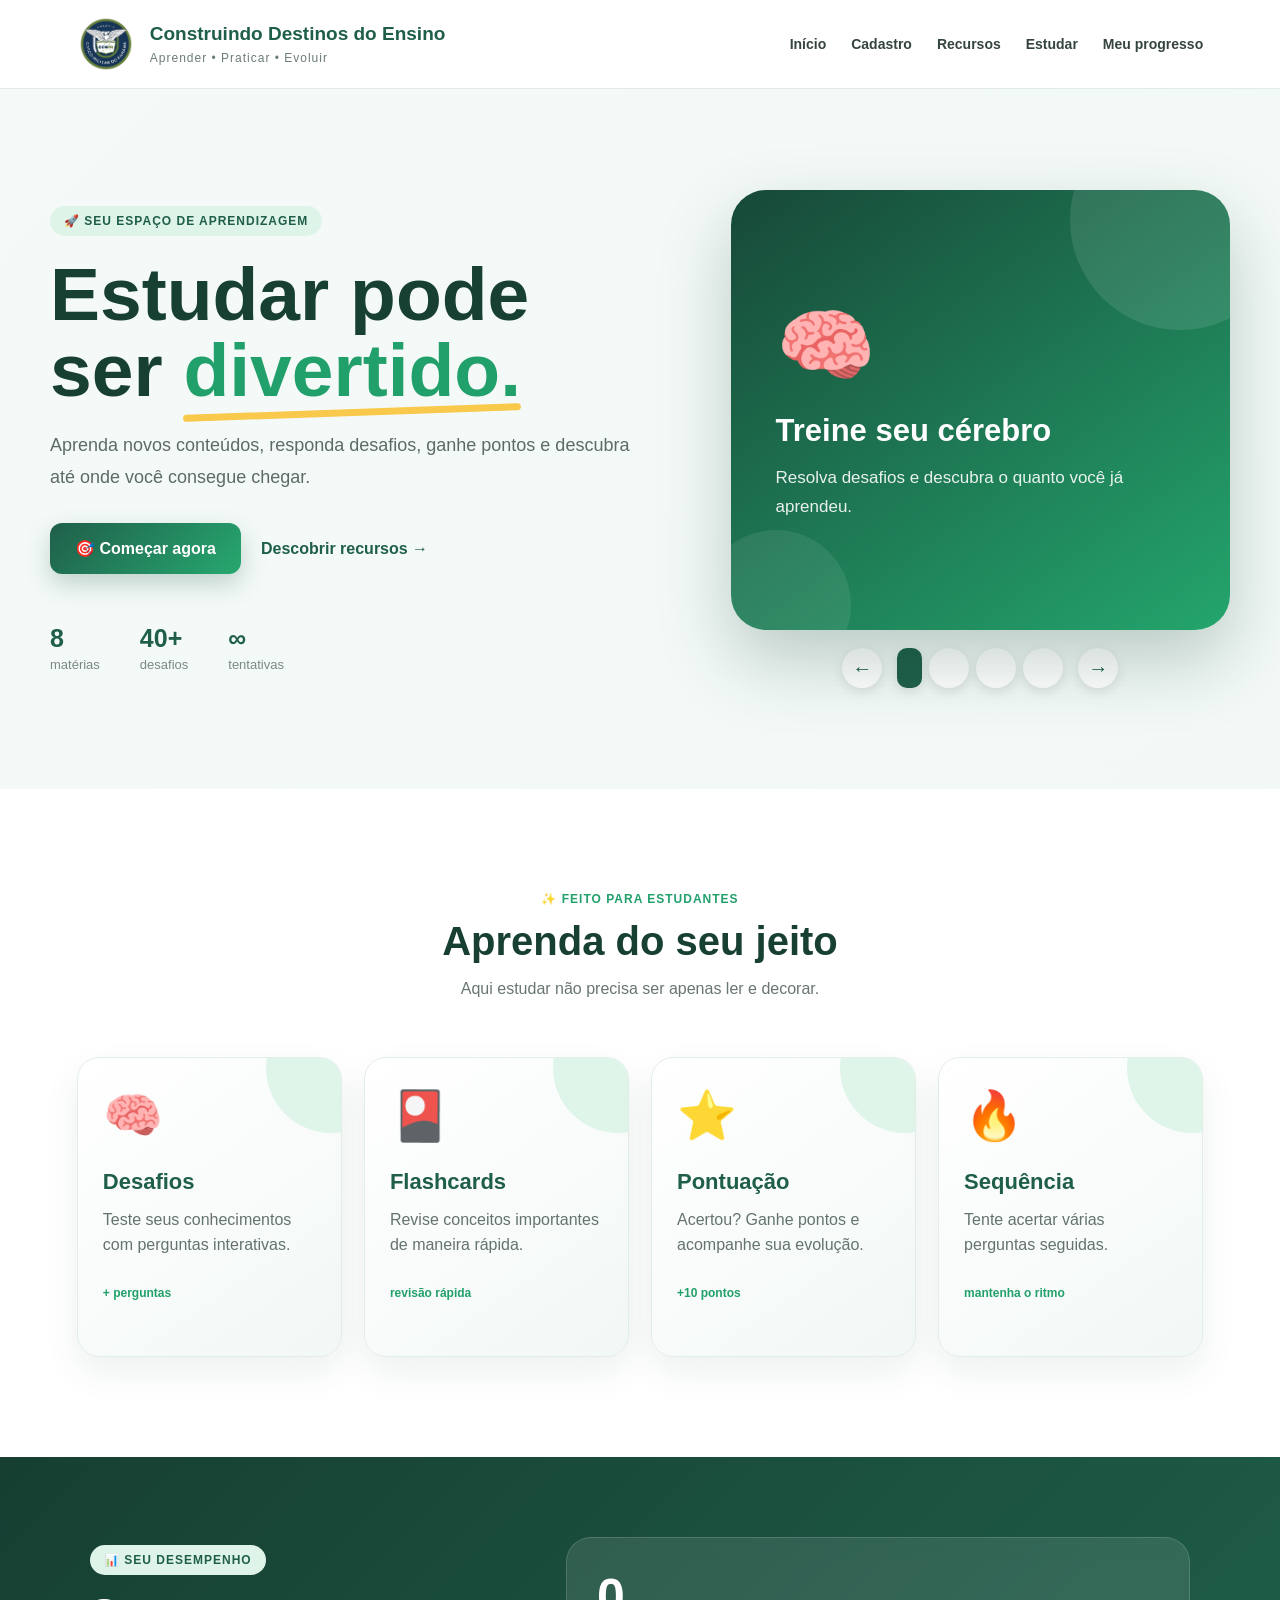
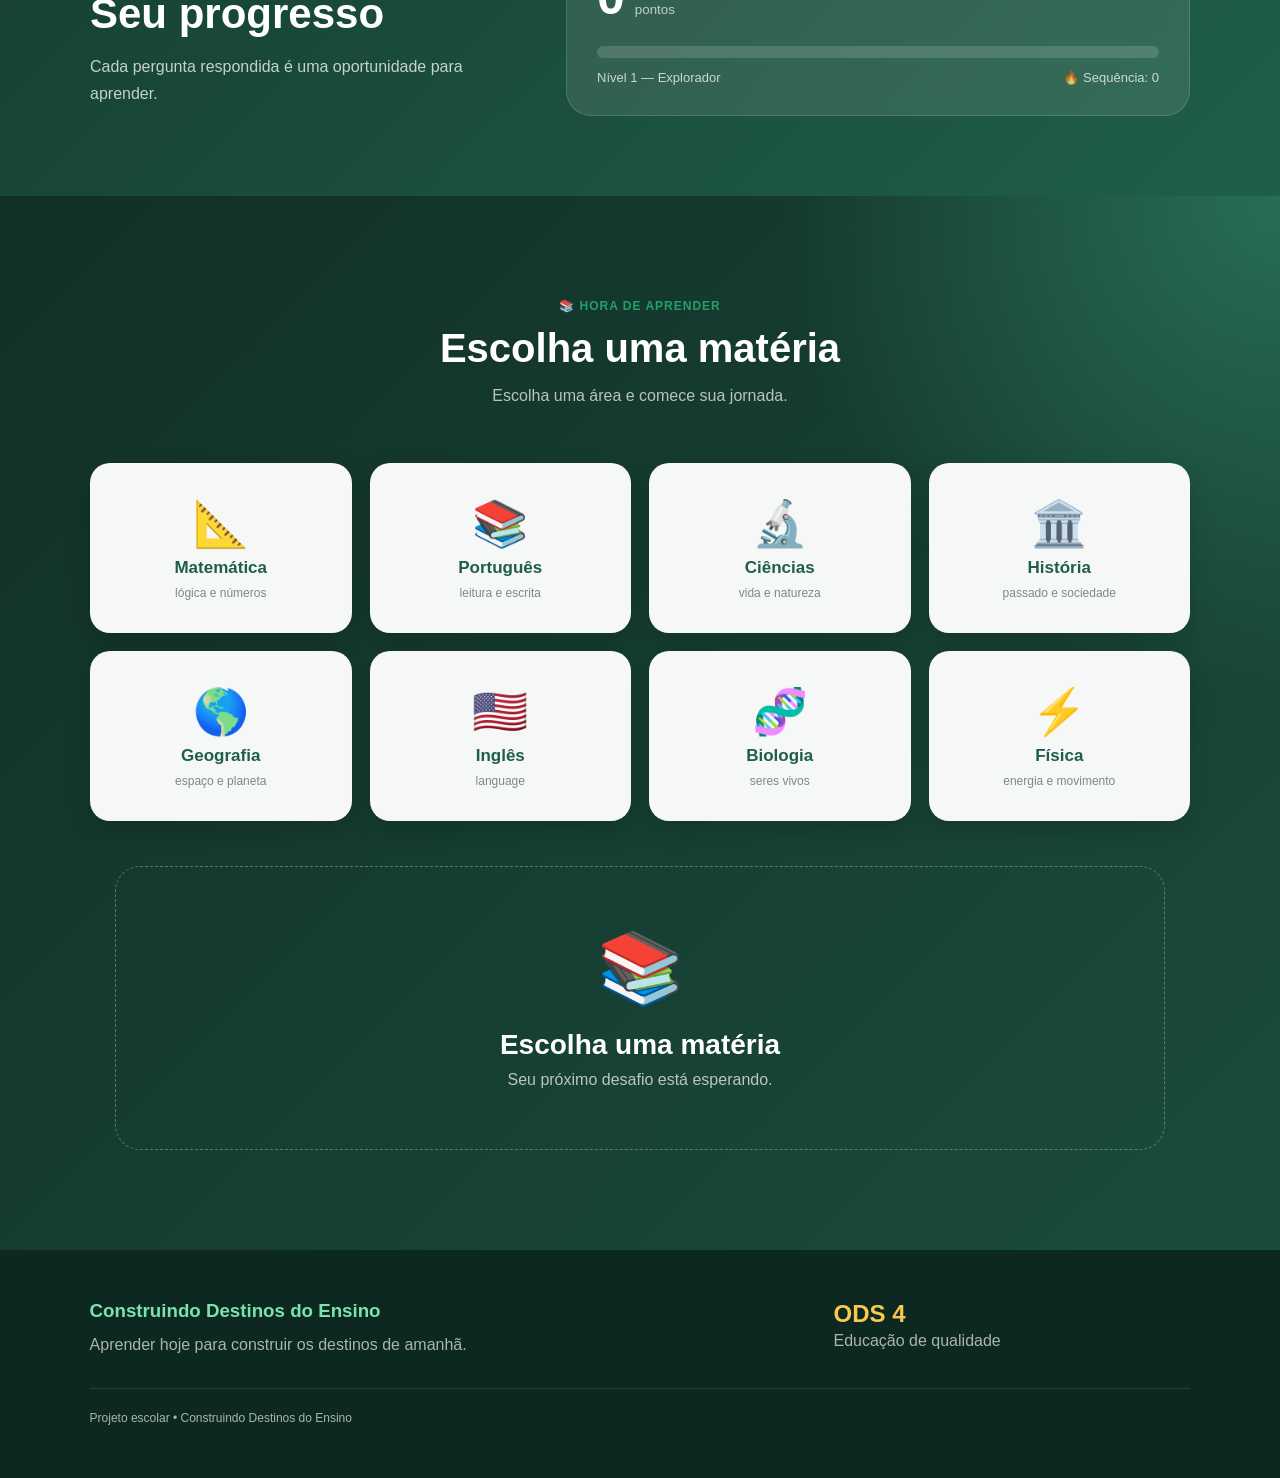
==== commit 8ef314b4: "Add files via upload" ====
--- a/Site-de-ajuda-dos-estudantes-main/projeto.html
+++ b/Site-de-ajuda-dos-estudantes-main/projeto.html
@@ -15,42 +15,79 @@
     <link rel="stylesheet" href="style.css">
 </head>
 
-<body>
+<meta charset="UTF-8">
+
+<meta
+    name="viewport"
+    content="width=device-width, initial-scale=1.0"
+>
+
+<title>
+    Construindo Destinos do Ensino
+</title>
+
+<link
+    rel="stylesheet"
+    href="style.css"
+>
+
+</head> <body>
 <!-- ==================================================
      CABEÇALHO
 ================================================== -->
 
 <header class="cabecalho">
 
-        <div class="identidade">
-
-        <!-- LOGO DA ESQUERDA (Verifique se o nome na pasta é exatamente esse) -->
-        <img src="imagens/logo1.png" alt="Logo Esquerda" class="logo-img">
+    <div class="identidade">
+
+        <img
+            src="imagens/logo.png"
+            alt="Logo do projeto"
+
+             src="imagens/logo2.png"
+            alt="Logo secundaria"
+
+        >
 
         <div>
+
             <h1>
                 Construindo Destinos do Ensino
             </h1>
+
             <span>
                 Aprender • Praticar • Evoluir
             </span>
-        </div>
-
-        <!-- LOGO DA DIREITA (Verifique se o nome na pasta é exatamente esse) -->
-        <img src="imagens/logo2.png" alt="Logo Direita" class="logo-img">
+
+        </div>
 
     </div>
 
 
     <nav class="menu">
-        <a href="#inicio">Início</a>
-        <a href="#recursos">Recursos</a>
-        <a href="#estudar">Estudar</a>
-        <a href="#progresso">Meu progresso</a>
+
+        <a href="#inicio">
+            Início
+        </a>
+        <a href="cadastro.html">
+            Cadastro
+        </a>
+
+        <a href="#recursos">
+            Recursos
+        </a>
+
+        <a href="#estudar">
+            Estudar
+        </a>
+
+        <a href="#progresso">
+            Meu progresso
+        </a>
+
     </nav>
 
 </header>
-
 
 
 
--- a/Site-de-ajuda-dos-estudantes-main/style.css
+++ b/Site-de-ajuda-dos-estudantes-main/style.css
@@ -70,26 +70,18 @@
 
 align-items: center;
 
-gap: 13px;
+gap: 15px;
 
 }
 
 .identidade img {
-    width: 54px;
-    height: 54px;
-    object-fit: cover; /* Muda para cover para preencher o círculo forçadamente */
-    
-    /* TRUQUE SUPREMO: Corta qualquer imperfeição da imagem em um círculo perfeito */
-    clip-path: circle(50% at 50% 50%); 
-    
-    background-color: #ffffff;
-    border-radius: 50%;
-    padding: 2px; /* Reduzido para a imagem expandir até sumir o corte */
-    box-shadow: 0 4px 10px rgba(31, 95, 74, 0.12);
-}
-
-
-
+width: 58px;
+
+height: 58px;
+
+object-fit: contain;
+
+}
 
 .identidade h1 {
 color: #1f5f4a;
@@ -327,11 +319,12 @@
 }
 
 .botao-principal:hover {
-    transform: translateY(-4px);
-    box-shadow:
-        0 15px 30px rgba(31, 95, 74, 0.35),
-        0 0 20px rgba(39, 168, 112, 0.6); 
-    filter: brightness(1.1);
+transform: translateY(-4px);
+
+box-shadow:
+    0 15px 30px
+    rgba(31, 95, 74, 0.35);
+
 }
 
 .botao-secundario-link {
@@ -730,8 +723,9 @@
     0 15px 35px
     rgba(27, 76, 57, 0.08);
 
-/* AJUSTADO: Tempo de resposta rápido para seguir o mouse perfeitamente */
-transition: transform 0.1s ease, box-shadow 0.3s ease;
+transition:
+    transform 0.3s,
+    box-shadow 0.3s;
 
 transform-style: preserve-3d;
 
@@ -740,13 +734,6 @@
 overflow: hidden;
 
 }
-
-/* NOVO: Faz o emoji (ícone) saltar para fora do card no efeito 3D */
-.card-3d:hover .card-icone {
-    transform: translateZ(30px);
-    transition: transform 0.3s ease;
-}
-
 
 .card-3d::before {
 content: "";
@@ -1824,38 +1811,4 @@
     font-size: 26px;
 }
 
-}
-
-
-/* ==========================================================================
-   TOQUES FINAIS: VIDRO NO TOPO, BRILHO NO BOTÃO E VELOCIDADE DOS CARDS 3D
-   ========================================================================== */
-
-/* Substitui o topo antigo pelo efeito de vidro fosco moderno */
-.cabecalho {
-    background: rgba(255, 255, 255, 0.75) !important;
-    backdrop-filter: blur(20px) !important;
-    -webkit-backdrop-filter: blur(20px) !important;
-    border-bottom: 1px solid rgba(255, 255, 255, 0.4) !important;
-    box-shadow: inset 0 1px 0 rgba(255, 255, 255, 0.6) !important;
-    transition: background 0.3s ease !important;
-}
-
-/* Substitui o botão antigo para adicionar a aura brilhante verde */
-.botao-principal:hover {
-    transform: translateY(-4px) !important;
-    box-shadow: 0 15px 30px rgba(31, 95, 74, 0.35), 0 0 20px rgba(39, 168, 112, 0.6) !important; 
-    filter: brightness(1.1) !important;
-}
-
-/* Deixa a velocidade do card 3D perfeita para seguir o mouse */
-.card-3d {
-    transition: transform 0.1s ease, box-shadow 0.3s ease !important;
-    transform-style: preserve-3d !important;
-}
-
-/* Faz o emoji de dentro saltar na sua direção */
-.card-3d:hover .card-icone {
-    transform: translateZ(30px) !important;
-    transition: transform 0.3s ease !important;
-}
+}
--- a/Site-de-ajuda-dos-estudantes-main/style.css
+++ b/Site-de-ajuda-dos-estudantes-main/style.css
@@ -70,26 +70,18 @@
 
 align-items: center;
 
-gap: 13px;
+gap: 15px;
 
 }
 
 .identidade img {
-    width: 54px;
-    height: 54px;
-    object-fit: cover; /* Muda para cover para preencher o círculo forçadamente */
-    
-    /* TRUQUE SUPREMO: Corta qualquer imperfeição da imagem em um círculo perfeito */
-    clip-path: circle(50% at 50% 50%); 
-    
-    background-color: #ffffff;
-    border-radius: 50%;
-    padding: 2px; /* Reduzido para a imagem expandir até sumir o corte */
-    box-shadow: 0 4px 10px rgba(31, 95, 74, 0.12);
-}
-
-
-
+width: 58px;
+
+height: 58px;
+
+object-fit: contain;
+
+}
 
 .identidade h1 {
 color: #1f5f4a;
@@ -327,11 +319,12 @@
 }
 
 .botao-principal:hover {
-    transform: translateY(-4px);
-    box-shadow:
-        0 15px 30px rgba(31, 95, 74, 0.35),
-        0 0 20px rgba(39, 168, 112, 0.6); 
-    filter: brightness(1.1);
+transform: translateY(-4px);
+
+box-shadow:
+    0 15px 30px
+    rgba(31, 95, 74, 0.35);
+
 }
 
 .botao-secundario-link {
@@ -730,8 +723,9 @@
     0 15px 35px
     rgba(27, 76, 57, 0.08);
 
-/* AJUSTADO: Tempo de resposta rápido para seguir o mouse perfeitamente */
-transition: transform 0.1s ease, box-shadow 0.3s ease;
+transition:
+    transform 0.3s,
+    box-shadow 0.3s;
 
 transform-style: preserve-3d;
 
@@ -740,13 +734,6 @@
 overflow: hidden;
 
 }
-
-/* NOVO: Faz o emoji (ícone) saltar para fora do card no efeito 3D */
-.card-3d:hover .card-icone {
-    transform: translateZ(30px);
-    transition: transform 0.3s ease;
-}
-
 
 .card-3d::before {
 content: "";
@@ -1824,38 +1811,4 @@
     font-size: 26px;
 }
 
-}
-
-
-/* ==========================================================================
-   TOQUES FINAIS: VIDRO NO TOPO, BRILHO NO BOTÃO E VELOCIDADE DOS CARDS 3D
-   ========================================================================== */
-
-/* Substitui o topo antigo pelo efeito de vidro fosco moderno */
-.cabecalho {
-    background: rgba(255, 255, 255, 0.75) !important;
-    backdrop-filter: blur(20px) !important;
-    -webkit-backdrop-filter: blur(20px) !important;
-    border-bottom: 1px solid rgba(255, 255, 255, 0.4) !important;
-    box-shadow: inset 0 1px 0 rgba(255, 255, 255, 0.6) !important;
-    transition: background 0.3s ease !important;
-}
-
-/* Substitui o botão antigo para adicionar a aura brilhante verde */
-.botao-principal:hover {
-    transform: translateY(-4px) !important;
-    box-shadow: 0 15px 30px rgba(31, 95, 74, 0.35), 0 0 20px rgba(39, 168, 112, 0.6) !important; 
-    filter: brightness(1.1) !important;
-}
-
-/* Deixa a velocidade do card 3D perfeita para seguir o mouse */
-.card-3d {
-    transition: transform 0.1s ease, box-shadow 0.3s ease !important;
-    transform-style: preserve-3d !important;
-}
-
-/* Faz o emoji de dentro saltar na sua direção */
-.card-3d:hover .card-icone {
-    transform: translateZ(30px) !important;
-    transition: transform 0.3s ease !important;
-}
+}
